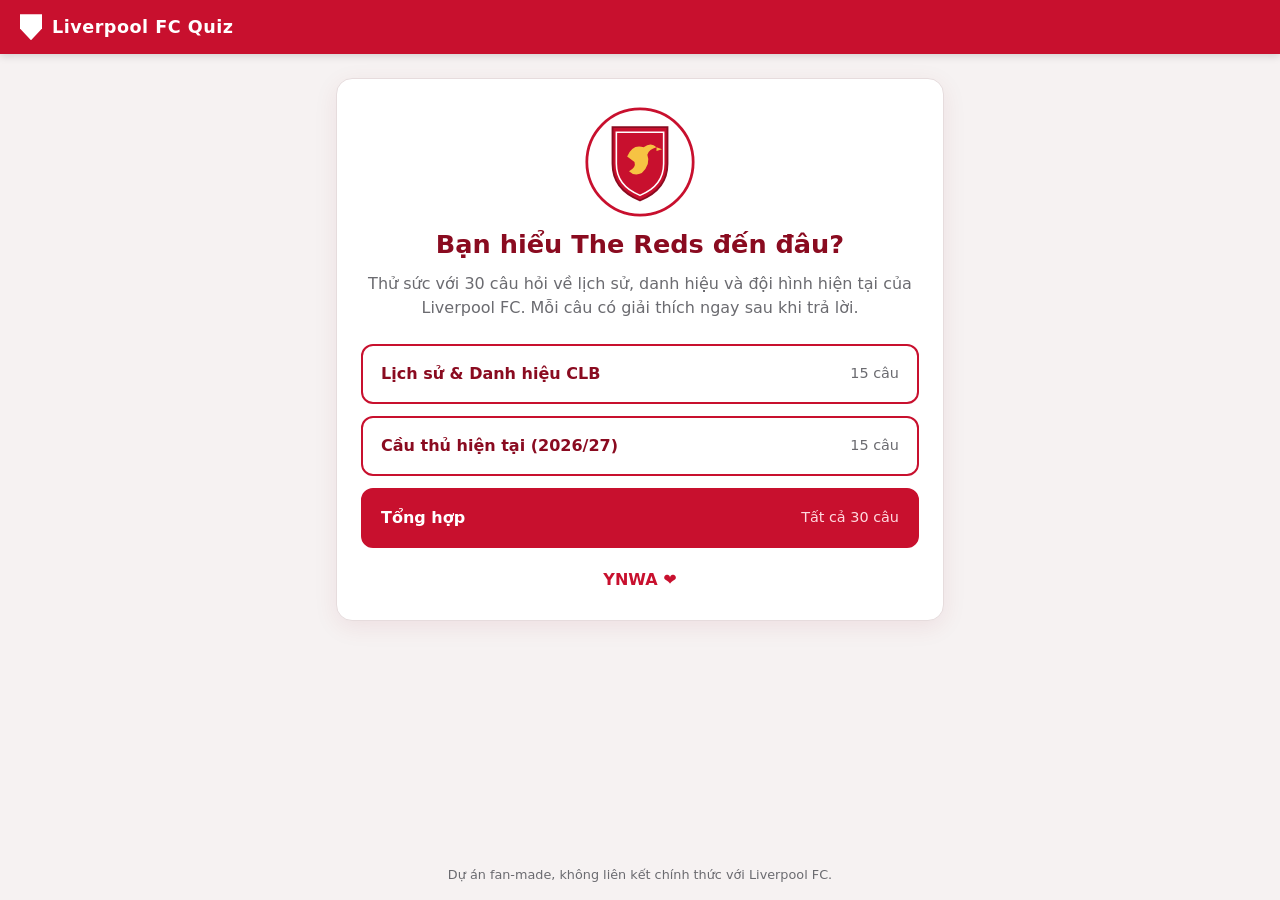
==== index.html @ 422f08ab "Add Liverpool FC interactive quiz website Vanilla HTML/CSS/JS quiz with 30 questions (history & 2026" ====
<!doctype html>
<html lang="vi">
<head>
  <meta charset="utf-8">
  <meta name="viewport" content="width=device-width, initial-scale=1">
  <title>Liverpool FC Quiz</title>
  <meta name="description" content="Quiz tương tác về lịch sử, danh hiệu và cầu thủ Liverpool FC.">
  <link rel="icon" href="data:image/svg+xml,<svg xmlns='http://www.w3.org/2000/svg' viewBox='0 0 100 100'><path d='M15 10h70v40q0 35-35 45Q15 85 15 50z' fill='%23C8102E'/></svg>">
  <link rel="stylesheet" href="style.css">
</head>
<body>
  <header class="topbar">
    <span class="topbar__crest" aria-hidden="true"></span>
    <span class="topbar__title">Liverpool FC Quiz</span>
  </header>

  <main class="container">
    <!-- Trang chủ -->
    <section id="screen-home" class="screen card">
      <div class="hero-icon" id="hero-icon"></div>
      <h1>Bạn hiểu The Reds đến đâu?</h1>
      <p class="lead">Thử sức với 30 câu hỏi về lịch sử, danh hiệu và đội hình hiện tại của Liverpool FC. Mỗi câu có giải thích ngay sau khi trả lời.</p>
      <div class="modes">
        <button class="mode-btn" data-mode="history">
          <strong>Lịch sử &amp; Danh hiệu CLB</strong>
          <span>15 câu</span>
        </button>
        <button class="mode-btn" data-mode="player">
          <strong>Cầu thủ hiện tại (2026/27)</strong>
          <span>15 câu</span>
        </button>
        <button class="mode-btn mode-btn--primary" data-mode="all">
          <strong>Tổng hợp</strong>
          <span>Tất cả 30 câu</span>
        </button>
      </div>
      <p class="footnote">YNWA ❤️</p>
    </section>

    <!-- Màn hình quiz -->
    <section id="screen-quiz" class="screen card" hidden>
      <div class="quiz-head">
        <span id="progress-text">Câu 1/30</span>
        <span id="score-text">Điểm: 0</span>
      </div>
      <div class="progress" role="progressbar" aria-valuemin="0" aria-valuemax="100">
        <div class="progress__bar" id="progress-bar"></div>
      </div>
      <div class="q-illustration" id="q-illustration"></div>
      <span class="q-tag" id="q-tag"></span>
      <h2 class="q-text" id="q-text"></h2>
      <div class="options" id="options"></div>
      <div class="feedback" id="feedback" hidden>
        <p class="feedback__verdict" id="feedback-verdict"></p>
        <p class="feedback__explain" id="feedback-explain"></p>
      </div>
      <div class="quiz-actions">
        <button class="link-btn" id="btn-quit">← Về trang chủ</button>
        <button class="btn" id="btn-next" hidden>Câu tiếp theo →</button>
      </div>
    </section>

    <!-- Màn hình kết quả -->
    <section id="screen-result" class="screen card" hidden>
      <div class="hero-icon" id="result-icon"></div>
      <h1>Kết quả</h1>
      <p class="score-big"><span id="result-score">0</span><small>/<span id="result-total">30</span></small></p>
      <p class="result-msg" id="result-msg"></p>
      <div class="stats">
        <div class="stat stat--ok"><strong id="result-correct">0</strong><span>Câu đúng</span></div>
        <div class="stat stat--bad"><strong id="result-wrong">0</strong><span>Câu sai</span></div>
      </div>
      <div class="result-actions">
        <button class="btn" id="btn-retry">Làm lại</button>
        <button class="btn btn--ghost" id="btn-home">Chọn chủ đề khác</button>
      </div>
    </section>
  </main>

  <footer class="site-footer">Dự án fan-made, không liên kết chính thức với Liverpool FC.</footer>

  <script src="questions.js"></script>
  <script src="icons.js"></script>
  <script src="app.js"></script>
</body>
</html>
---- style.css ----
:root {
  --red: #C8102E;
  --red-dark: #8A0B20;
  --red-soft: #FBE3E7;
  --ok: #1E8E4E;
  --ok-soft: #E3F5EA;
  --bad: #C8102E;
  --text: #1D1D1F;
  --muted: #6B6B70;
  --bg: #F6F2F2;
  --card: #FFFFFF;
  --border: #E6DCDD;
  --radius: 16px;
}

* { box-sizing: border-box; }

body {
  margin: 0;
  font-family: "Segoe UI", system-ui, -apple-system, Roboto, "Helvetica Neue", Arial, sans-serif;
  color: var(--text);
  background: var(--bg);
  line-height: 1.5;
  min-height: 100vh;
  display: flex;
  flex-direction: column;
}

button { font: inherit; cursor: pointer; }

.topbar {
  background: var(--red);
  color: #fff;
  display: flex;
  align-items: center;
  gap: 10px;
  padding: 14px 20px;
  box-shadow: 0 2px 8px rgba(0,0,0,.15);
}
.topbar__crest {
  width: 22px; height: 26px;
  background: #fff;
  clip-path: polygon(0 0, 100% 0, 100% 55%, 50% 100%, 0 55%);
}
.topbar__title { font-weight: 800; letter-spacing: .5px; font-size: 1.1rem; }

.container {
  width: 100%;
  max-width: 640px;
  margin: 0 auto;
  padding: 24px 16px 40px;
  flex: 1;
}

.card {
  background: var(--card);
  border: 1px solid var(--border);
  border-radius: var(--radius);
  box-shadow: 0 6px 24px rgba(138, 11, 32, .08);
  padding: 28px 24px;
}

.screen { animation: fade .25s ease; }
@keyframes fade { from { opacity: 0; transform: translateY(6px); } to { opacity: 1; transform: none; } }

h1 { margin: 8px 0 8px; font-size: 1.6rem; text-align: center; color: var(--red-dark); }
.lead { text-align: center; color: var(--muted); margin: 0 0 24px; }
.footnote { text-align: center; color: var(--red); font-weight: 700; margin: 20px 0 0; }

.hero-icon { width: 110px; margin: 0 auto; }
.hero-icon svg { width: 100%; height: auto; display: block; }

.modes { display: grid; gap: 12px; }
.mode-btn {
  display: flex; justify-content: space-between; align-items: center; gap: 12px;
  text-align: left;
  padding: 16px 18px;
  border: 2px solid var(--red);
  background: #fff;
  color: var(--red-dark);
  border-radius: 12px;
  transition: background .15s, transform .1s;
}
.mode-btn span { font-size: .9rem; color: var(--muted); white-space: nowrap; }
.mode-btn:hover { background: var(--red-soft); }
.mode-btn:active { transform: scale(.98); }
.mode-btn--primary { background: var(--red); color: #fff; }
.mode-btn--primary span { color: #FFD9DF; }
.mode-btn--primary:hover { background: var(--red-dark); }

/* Quiz */
.quiz-head { display: flex; justify-content: space-between; font-weight: 600; font-size: .95rem; color: var(--muted); }
.progress { height: 8px; background: var(--red-soft); border-radius: 99px; margin: 8px 0 20px; overflow: hidden; }
.progress__bar { height: 100%; width: 0; background: var(--red); border-radius: 99px; transition: width .3s ease; }

.q-illustration { width: 120px; margin: 0 auto 10px; }
.q-illustration svg { width: 100%; height: auto; display: block; }

.q-tag {
  display: table; margin: 0 auto 6px;
  font-size: .75rem; font-weight: 700; letter-spacing: .5px; text-transform: uppercase;
  color: var(--red); background: var(--red-soft);
  padding: 3px 10px; border-radius: 99px;
}
.q-text { font-size: 1.2rem; text-align: center; margin: 4px 0 20px; }

.options { display: grid; gap: 10px; }
.option {
  display: flex; align-items: center; gap: 12px;
  width: 100%;
  text-align: left;
  padding: 14px 16px;
  border: 2px solid var(--border);
  border-radius: 12px;
  background: #fff;
  color: var(--text);
  transition: border-color .15s, background .15s;
}
.option__key {
  flex: none;
  width: 28px; height: 28px; border-radius: 50%;
  display: grid; place-items: center;
  background: var(--red-soft); color: var(--red-dark); font-weight: 800; font-size: .85rem;
}
.option:not(:disabled):hover { border-color: var(--red); background: #FFF7F8; }
.option:disabled { cursor: default; }
.option.is-correct { border-color: var(--ok); background: var(--ok-soft); }
.option.is-correct .option__key { background: var(--ok); color: #fff; }
.option.is-wrong { border-color: var(--bad); background: var(--red-soft); }
.option.is-wrong .option__key { background: var(--bad); color: #fff; }
.option.is-dim { opacity: .55; }

.feedback {
  margin-top: 16px; padding: 14px 16px;
  border-radius: 12px; border-left: 5px solid var(--ok); background: var(--ok-soft);
}
.feedback.is-wrong { border-left-color: var(--bad); background: var(--red-soft); }
.feedback__verdict { margin: 0 0 4px; font-weight: 800; }
.feedback__explain { margin: 0; font-size: .95rem; }

.quiz-actions { display: flex; justify-content: space-between; align-items: center; margin-top: 20px; gap: 12px; }

.btn {
  padding: 12px 22px; border: 2px solid var(--red); border-radius: 12px;
  background: var(--red); color: #fff; font-weight: 700;
  transition: background .15s;
}
.btn:hover { background: var(--red-dark); border-color: var(--red-dark); }
.btn--ghost { background: #fff; color: var(--red); }
.btn--ghost:hover { background: var(--red-soft); color: var(--red-dark); }
.link-btn { background: none; border: 0; color: var(--muted); padding: 8px 0; }
.link-btn:hover { color: var(--red); }

/* Kết quả */
.score-big { text-align: center; font-size: 3.4rem; font-weight: 900; color: var(--red); margin: 0; line-height: 1.1; }
.score-big small { font-size: 1.6rem; color: var(--muted); }
.result-msg { text-align: center; color: var(--muted); margin: 6px 0 20px; }
.stats { display: grid; grid-template-columns: 1fr 1fr; gap: 12px; }
.stat { border-radius: 12px; padding: 14px; text-align: center; }
.stat strong { display: block; font-size: 1.8rem; }
.stat span { font-size: .9rem; color: var(--muted); }
.stat--ok { background: var(--ok-soft); color: var(--ok); }
.stat--bad { background: var(--red-soft); color: var(--bad); }
.result-actions { display: grid; gap: 10px; margin-top: 22px; }

.site-footer { text-align: center; font-size: .8rem; color: var(--muted); padding: 16px; }

@media (max-width: 480px) {
  .card { padding: 22px 16px; }
  h1 { font-size: 1.35rem; }
  .q-text { font-size: 1.05rem; }
  .mode-btn { flex-direction: column; align-items: flex-start; gap: 2px; }
  .quiz-actions { flex-direction: column-reverse; align-items: stretch; }
  .btn { width: 100%; }
}
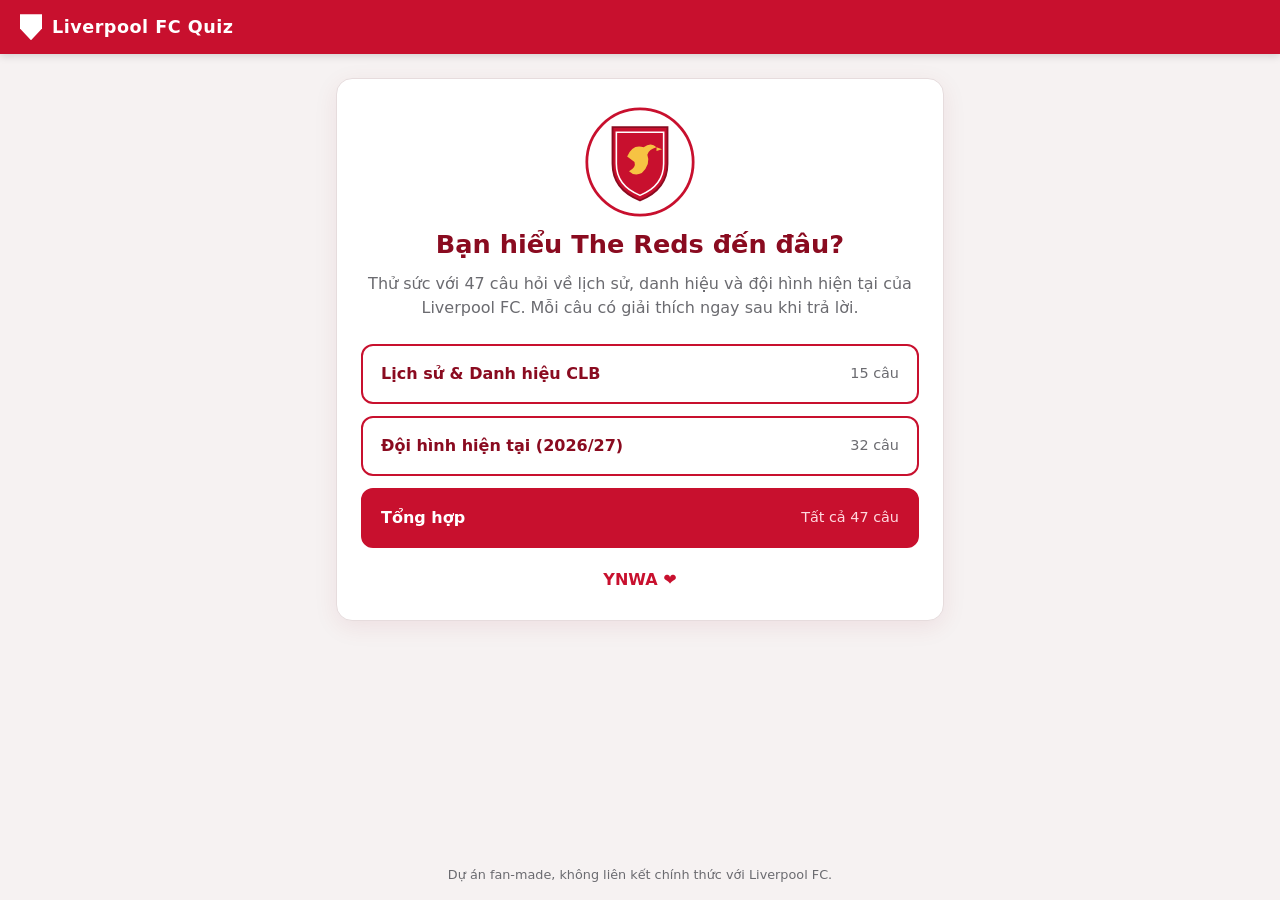
==== commit 5010fe45: "Add full 2026/27 squad questions and show playing position Adds 17 more player questions so every fi" ====
--- a/index.html
+++ b/index.html
@@ -19,19 +19,19 @@
     <section id="screen-home" class="screen card">
       <div class="hero-icon" id="hero-icon"></div>
       <h1>Bạn hiểu The Reds đến đâu?</h1>
-      <p class="lead">Thử sức với 30 câu hỏi về lịch sử, danh hiệu và đội hình hiện tại của Liverpool FC. Mỗi câu có giải thích ngay sau khi trả lời.</p>
+      <p class="lead">Thử sức với <span id="total-count">47</span> câu hỏi về lịch sử, danh hiệu và đội hình hiện tại của Liverpool FC. Mỗi câu có giải thích ngay sau khi trả lời.</p>
       <div class="modes">
         <button class="mode-btn" data-mode="history">
           <strong>Lịch sử &amp; Danh hiệu CLB</strong>
           <span>15 câu</span>
         </button>
         <button class="mode-btn" data-mode="player">
-          <strong>Cầu thủ hiện tại (2026/27)</strong>
-          <span>15 câu</span>
+          <strong>Đội hình hiện tại (2026/27)</strong>
+          <span>32 câu</span>
         </button>
         <button class="mode-btn mode-btn--primary" data-mode="all">
           <strong>Tổng hợp</strong>
-          <span>Tất cả 30 câu</span>
+          <span>Tất cả 47 câu</span>
         </button>
       </div>
       <p class="footnote">YNWA ❤️</p>
@@ -47,6 +47,7 @@
         <div class="progress__bar" id="progress-bar"></div>
       </div>
       <div class="q-illustration" id="q-illustration"></div>
+      <p class="q-position" id="q-position" hidden></p>
       <span class="q-tag" id="q-tag"></span>
       <h2 class="q-text" id="q-text"></h2>
       <div class="options" id="options"></div>
@@ -81,6 +82,7 @@
 
   <script src="questions.js"></script>
   <script src="icons.js"></script>
+  <script src="photos.js"></script>
   <script src="app.js"></script>
 </body>
 </html>
--- a/style.css
+++ b/style.css
@@ -96,6 +96,45 @@
 .q-illustration { width: 120px; margin: 0 auto 10px; }
 .q-illustration svg { width: 100%; height: auto; display: block; }
 
+.q-illustration.has-photo { width: 100%; }
+.photo-card { margin: 0; display: flex; flex-direction: column; align-items: center; animation: fade .3s ease; }
+.photo-card__frame {
+  position: relative;
+  width: 150px; aspect-ratio: 4 / 5;
+  border: 3px solid var(--red); border-radius: 14px;
+  background: var(--red-soft);
+}
+.photo-card__frame--gk { border-color: #1E7F4F; }
+.photo-card__frame img {
+  width: 100%; height: 100%; display: block;
+  object-fit: cover; object-position: 50% 15%;
+  border-radius: 11px;
+}
+.photo-card__num {
+  position: absolute; left: -10px; bottom: -10px;
+  min-width: 40px; height: 40px; padding: 0 6px;
+  display: grid; place-items: center;
+  background: var(--red); color: #fff; border: 2px solid #fff; border-radius: 10px;
+  font: 900 1.2rem/1 "Arial Black", Arial, sans-serif;
+  box-shadow: 0 2px 6px rgba(0,0,0,.2);
+}
+.photo-card__frame--gk .photo-card__num { background: #1E7F4F; }
+.photo-card__pos { position: absolute; right: -10px; bottom: -10px; width: 34px; height: 34px; }
+.photo-card__pos svg { width: 100%; height: 100%; display: block; }
+.photo-card figcaption {
+  margin-top: 16px; max-width: 280px;
+  font-size: .7rem; line-height: 1.3; color: var(--muted); text-align: center;
+  overflow-wrap: anywhere;
+}
+.photo-card figcaption a { color: var(--muted); }
+
+.q-position {
+  display: flex; align-items: center; justify-content: center; gap: 8px;
+  margin: 2px auto 10px; font-size: .95rem; color: var(--text);
+}
+.q-position svg { width: 24px; height: 24px; flex: none; }
+.q-position strong { color: var(--red-dark); }
+
 .q-tag {
   display: table; margin: 0 auto 6px;
   font-size: .75rem; font-weight: 700; letter-spacing: .5px; text-transform: uppercase;
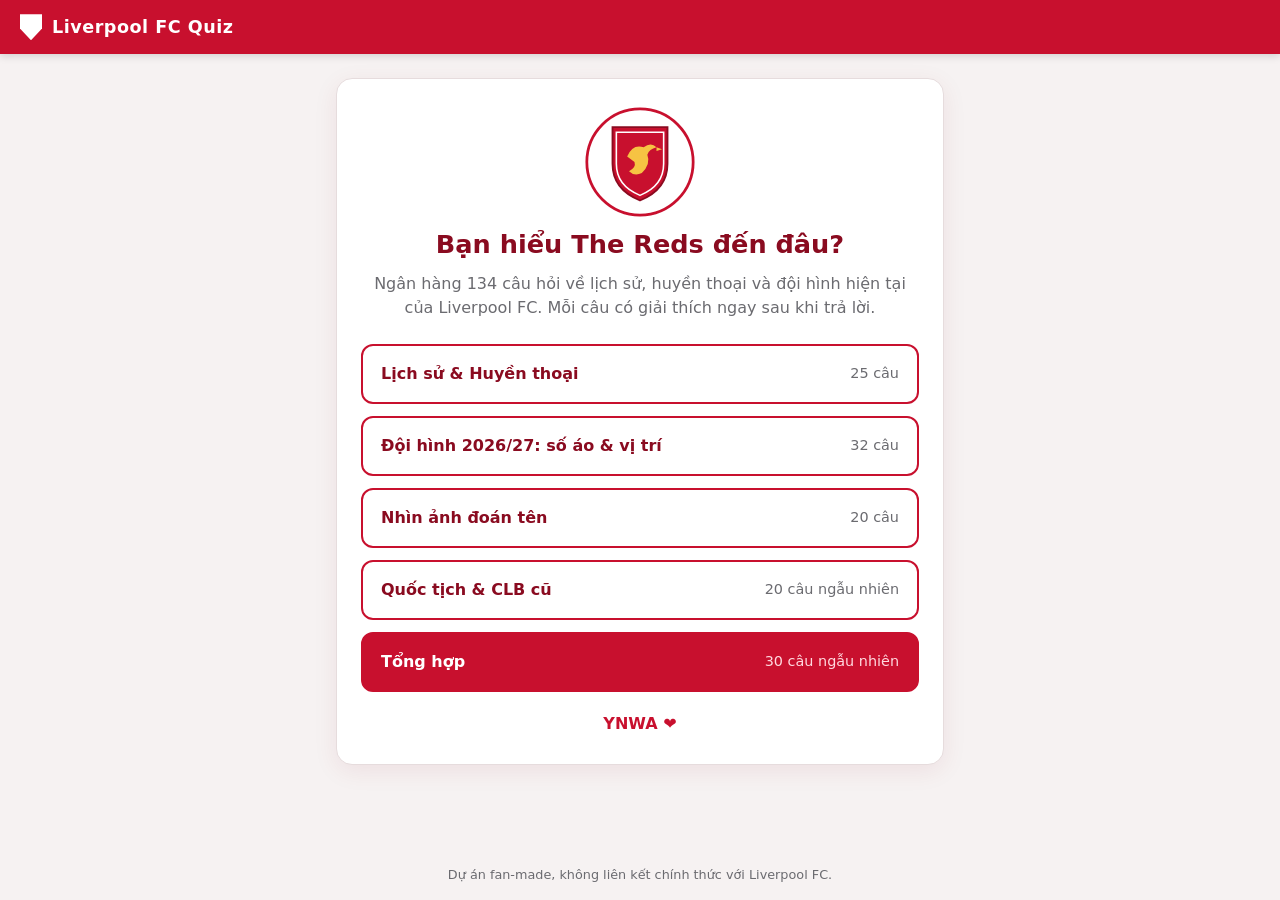
==== commit 6067fbeb: "Add photo-guess, nationality, previous-club and legends questions - players.js holds the 2026/27 squ" ====
--- a/index.html
+++ b/index.html
@@ -19,19 +19,27 @@
     <section id="screen-home" class="screen card">
       <div class="hero-icon" id="hero-icon"></div>
       <h1>Bạn hiểu The Reds đến đâu?</h1>
-      <p class="lead">Thử sức với <span id="total-count">47</span> câu hỏi về lịch sử, danh hiệu và đội hình hiện tại của Liverpool FC. Mỗi câu có giải thích ngay sau khi trả lời.</p>
+      <p class="lead">Ngân hàng <span id="total-count">150</span> câu hỏi về lịch sử, huyền thoại và đội hình hiện tại của Liverpool FC. Mỗi câu có giải thích ngay sau khi trả lời.</p>
       <div class="modes">
         <button class="mode-btn" data-mode="history">
-          <strong>Lịch sử &amp; Danh hiệu CLB</strong>
-          <span>15 câu</span>
+          <strong>Lịch sử &amp; Huyền thoại</strong>
+          <span>25 câu</span>
         </button>
         <button class="mode-btn" data-mode="player">
-          <strong>Đội hình hiện tại (2026/27)</strong>
+          <strong>Đội hình 2026/27: số áo &amp; vị trí</strong>
           <span>32 câu</span>
+        </button>
+        <button class="mode-btn" data-mode="photo">
+          <strong>Nhìn ảnh đoán tên</strong>
+          <span>20 câu</span>
+        </button>
+        <button class="mode-btn" data-mode="origin">
+          <strong>Quốc tịch &amp; CLB cũ</strong>
+          <span>20 câu ngẫu nhiên</span>
         </button>
         <button class="mode-btn mode-btn--primary" data-mode="all">
           <strong>Tổng hợp</strong>
-          <span>Tất cả 47 câu</span>
+          <span>30 câu ngẫu nhiên</span>
         </button>
       </div>
       <p class="footnote">YNWA ❤️</p>
@@ -83,6 +91,7 @@
   <script src="questions.js"></script>
   <script src="icons.js"></script>
   <script src="photos.js"></script>
+  <script src="players.js"></script>
   <script src="app.js"></script>
 </body>
 </html>
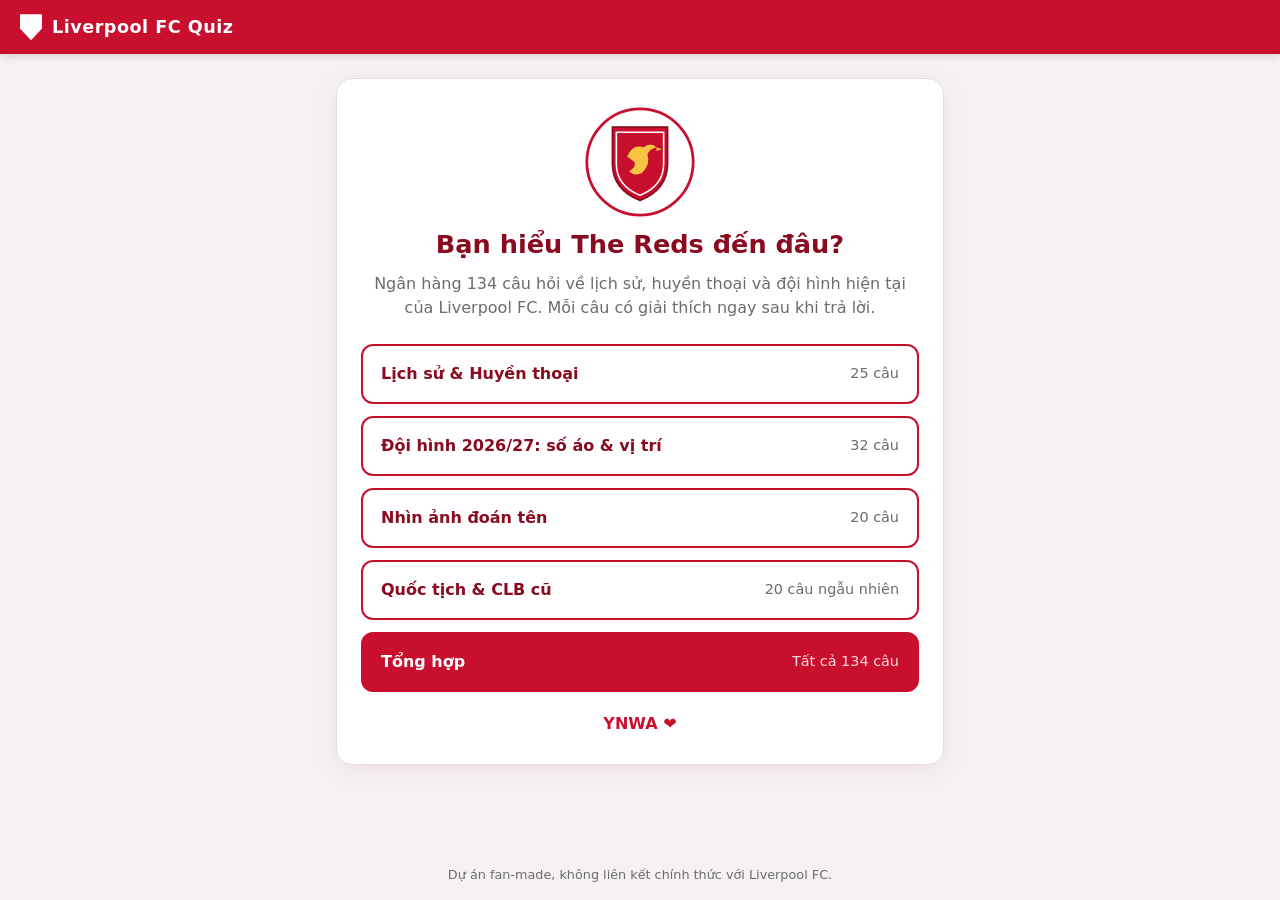
==== commit 1aa7a084: "Make 'Tổng hợp' play every question from all topics Co-Authored-By: Claude Opus 5.5 <noreply@anthrop" ====
--- a/index.html
+++ b/index.html
@@ -39,7 +39,7 @@
         </button>
         <button class="mode-btn mode-btn--primary" data-mode="all">
           <strong>Tổng hợp</strong>
-          <span>30 câu ngẫu nhiên</span>
+          <span>Tất cả 134 câu</span>
         </button>
       </div>
       <p class="footnote">YNWA ❤️</p>
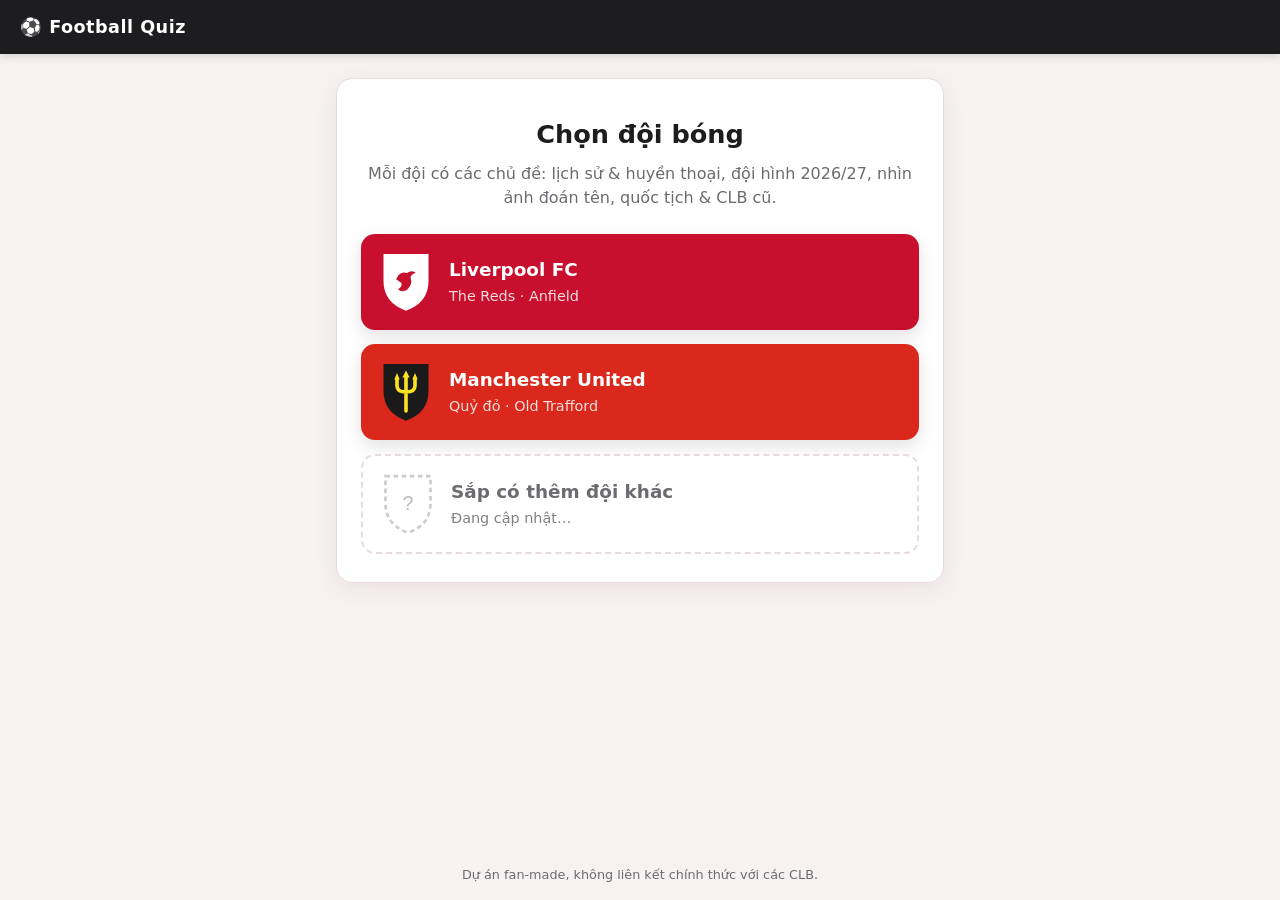
==== commit ec84c63c: "Turn the site into a multi-team quiz and add Manchester United - Move shared code to shared/ and Liv" ====
--- a/index.html
+++ b/index.html
@@ -3,95 +3,52 @@
 <head>
   <meta charset="utf-8">
   <meta name="viewport" content="width=device-width, initial-scale=1">
-  <title>Liverpool FC Quiz</title>
-  <meta name="description" content="Quiz tương tác về lịch sử, danh hiệu và cầu thủ Liverpool FC.">
-  <link rel="icon" href="data:image/svg+xml,<svg xmlns='http://www.w3.org/2000/svg' viewBox='0 0 100 100'><path d='M15 10h70v40q0 35-35 45Q15 85 15 50z' fill='%23C8102E'/></svg>">
-  <link rel="stylesheet" href="style.css">
+  <title>Football Quiz</title>
+  <meta name="description" content="Quiz bóng đá tương tác: chọn đội bóng và thử sức với lịch sử, huyền thoại, đội hình hiện tại.">
+  <link rel="icon" href="data:image/svg+xml,<svg xmlns='http://www.w3.org/2000/svg' viewBox='0 0 100 100'><circle cx='50' cy='50' r='45' fill='%23fff' stroke='%23222' stroke-width='6'/><path d='M50 25l15 11-6 18H41l-6-18z' fill='%23222'/></svg>">
+  <link rel="stylesheet" href="shared/style.css">
+  <style>
+    :root { --topbar: #1D1D1F; }
+    .teams { display: grid; gap: 14px; margin-top: 8px; }
+    .team-card {
+      display: flex; align-items: center; gap: 16px;
+      padding: 16px 18px; border-radius: 14px; text-decoration: none; color: #fff;
+      background: var(--team); box-shadow: 0 6px 18px rgba(0,0,0,.12);
+      transition: transform .12s, box-shadow .12s;
+    }
+    .team-card:hover { transform: translateY(-2px); box-shadow: 0 10px 24px rgba(0,0,0,.18); }
+    .team-card svg { width: 54px; height: 64px; flex: none; }
+    .team-card strong { display: block; font-size: 1.15rem; }
+    .team-card span { font-size: .9rem; opacity: .85; }
+    .team-card--soon { background: #fff; color: var(--muted); border: 2px dashed var(--border); box-shadow: none; pointer-events: none; }
+  </style>
 </head>
 <body>
   <header class="topbar">
-    <span class="topbar__crest" aria-hidden="true"></span>
-    <span class="topbar__title">Liverpool FC Quiz</span>
+    <span class="topbar__title">⚽ Football Quiz</span>
   </header>
 
   <main class="container">
-    <!-- Trang chủ -->
-    <section id="screen-home" class="screen card">
-      <div class="hero-icon" id="hero-icon"></div>
-      <h1>Bạn hiểu The Reds đến đâu?</h1>
-      <p class="lead">Ngân hàng <span id="total-count">150</span> câu hỏi về lịch sử, huyền thoại và đội hình hiện tại của Liverpool FC. Mỗi câu có giải thích ngay sau khi trả lời.</p>
-      <div class="modes">
-        <button class="mode-btn" data-mode="history">
-          <strong>Lịch sử &amp; Huyền thoại</strong>
-          <span>25 câu</span>
-        </button>
-        <button class="mode-btn" data-mode="player">
-          <strong>Đội hình 2026/27: số áo &amp; vị trí</strong>
-          <span>32 câu</span>
-        </button>
-        <button class="mode-btn" data-mode="photo">
-          <strong>Nhìn ảnh đoán tên</strong>
-          <span>20 câu</span>
-        </button>
-        <button class="mode-btn" data-mode="origin">
-          <strong>Quốc tịch &amp; CLB cũ</strong>
-          <span>20 câu ngẫu nhiên</span>
-        </button>
-        <button class="mode-btn mode-btn--primary" data-mode="all">
-          <strong>Tổng hợp</strong>
-          <span>Tất cả 134 câu</span>
-        </button>
-      </div>
-      <p class="footnote">YNWA ❤️</p>
-    </section>
-
-    <!-- Màn hình quiz -->
-    <section id="screen-quiz" class="screen card" hidden>
-      <div class="quiz-head">
-        <span id="progress-text">Câu 1/30</span>
-        <span id="score-text">Điểm: 0</span>
-      </div>
-      <div class="progress" role="progressbar" aria-valuemin="0" aria-valuemax="100">
-        <div class="progress__bar" id="progress-bar"></div>
-      </div>
-      <div class="q-illustration" id="q-illustration"></div>
-      <p class="q-position" id="q-position" hidden></p>
-      <span class="q-tag" id="q-tag"></span>
-      <h2 class="q-text" id="q-text"></h2>
-      <div class="options" id="options"></div>
-      <div class="feedback" id="feedback" hidden>
-        <p class="feedback__verdict" id="feedback-verdict"></p>
-        <p class="feedback__explain" id="feedback-explain"></p>
-      </div>
-      <div class="quiz-actions">
-        <button class="link-btn" id="btn-quit">← Về trang chủ</button>
-        <button class="btn" id="btn-next" hidden>Câu tiếp theo →</button>
-      </div>
-    </section>
-
-    <!-- Màn hình kết quả -->
-    <section id="screen-result" class="screen card" hidden>
-      <div class="hero-icon" id="result-icon"></div>
-      <h1>Kết quả</h1>
-      <p class="score-big"><span id="result-score">0</span><small>/<span id="result-total">30</span></small></p>
-      <p class="result-msg" id="result-msg"></p>
-      <div class="stats">
-        <div class="stat stat--ok"><strong id="result-correct">0</strong><span>Câu đúng</span></div>
-        <div class="stat stat--bad"><strong id="result-wrong">0</strong><span>Câu sai</span></div>
-      </div>
-      <div class="result-actions">
-        <button class="btn" id="btn-retry">Làm lại</button>
-        <button class="btn btn--ghost" id="btn-home">Chọn chủ đề khác</button>
+    <section class="card">
+      <h1 style="color: var(--text)">Chọn đội bóng</h1>
+      <p class="lead">Mỗi đội có các chủ đề: lịch sử &amp; huyền thoại, đội hình 2026/27, nhìn ảnh đoán tên, quốc tịch &amp; CLB cũ.</p>
+      <div class="teams">
+        <a class="team-card" href="liverpool/" style="--team: #C8102E">
+          <svg viewBox="0 0 60 70" aria-hidden="true"><path d="M5 4h50v30q0 24-25 33Q5 58 5 34z" fill="#fff"/><path d="M19 32q4-10 12-7 6-4 10 0-5 1-6 5 3 7-4 14-6 3-10-1 5-3 4-7z" fill="#C8102E"/></svg>
+          <div><strong>Liverpool FC</strong><span>The Reds · Anfield</span></div>
+        </a>
+        <a class="team-card" href="manutd/" style="--team: #DA291C">
+          <svg viewBox="0 0 60 70" aria-hidden="true"><path d="M5 4h50v30q0 24-25 33Q5 58 5 34z" fill="#1A1A1A"/><path d="M30 18v38M20 20v8q0 7 10 7t10-7v-8" fill="none" stroke="#FBE122" stroke-width="4" stroke-linecap="round"/><path d="M20 14l-3 7h6zM30 11l-4 8h8zM40 14l-3 7h6z" fill="#FBE122"/></svg>
+          <div><strong>Manchester United</strong><span>Quỷ đỏ · Old Trafford</span></div>
+        </a>
+        <div class="team-card team-card--soon">
+          <svg viewBox="0 0 60 70" aria-hidden="true"><path d="M5 4h50v30q0 24-25 33Q5 58 5 34z" fill="none" stroke="#ccc" stroke-width="3" stroke-dasharray="5 4"/><text x="30" y="42" text-anchor="middle" font-size="22" fill="#bbb" font-family="sans-serif">?</text></svg>
+          <div><strong>Sắp có thêm đội khác</strong><span>Đang cập nhật…</span></div>
+        </div>
       </div>
     </section>
   </main>
 
-  <footer class="site-footer">Dự án fan-made, không liên kết chính thức với Liverpool FC.</footer>
-
-  <script src="questions.js"></script>
-  <script src="icons.js"></script>
-  <script src="photos.js"></script>
-  <script src="players.js"></script>
-  <script src="app.js"></script>
+  <footer class="site-footer">Dự án fan-made, không liên kết chính thức với các CLB.</footer>
 </body>
 </html>
--- a/shared/style.css
+++ b/shared/style.css
@@ -0,0 +1,218 @@
+:root {
+  --red: #C8102E;
+  --red-dark: #8A0B20;
+  --red-soft: #FBE3E7;
+  --ok: #1E8E4E;
+  --ok-soft: #E3F5EA;
+  --bad: #C8102E;
+  --text: #1D1D1F;
+  --muted: #6B6B70;
+  --bg: #F6F2F2;
+  --card: #FFFFFF;
+  --border: #E6DCDD;
+  --radius: 16px;
+  --topbar: var(--red);
+}
+
+* { box-sizing: border-box; }
+
+body {
+  margin: 0;
+  font-family: "Segoe UI", system-ui, -apple-system, Roboto, "Helvetica Neue", Arial, sans-serif;
+  color: var(--text);
+  background: var(--bg);
+  line-height: 1.5;
+  min-height: 100vh;
+  display: flex;
+  flex-direction: column;
+}
+
+button { font: inherit; cursor: pointer; }
+
+.topbar {
+  background: var(--topbar);
+  color: #fff;
+  display: flex;
+  align-items: center;
+  gap: 10px;
+  padding: 14px 20px;
+  box-shadow: 0 2px 8px rgba(0,0,0,.15);
+}
+.topbar__crest {
+  width: 22px; height: 26px;
+  background: #fff;
+  clip-path: polygon(0 0, 100% 0, 100% 55%, 50% 100%, 0 55%);
+}
+.topbar__back { color: #fff; text-decoration: none; font-size: 1.2rem; line-height: 1; padding: 0 4px 2px 0; opacity: .85; }
+.topbar__back:hover { opacity: 1; }
+.topbar__title { font-weight: 800; letter-spacing: .5px; font-size: 1.1rem; }
+
+.container {
+  width: 100%;
+  max-width: 640px;
+  margin: 0 auto;
+  padding: 24px 16px 40px;
+  flex: 1;
+}
+
+.card {
+  background: var(--card);
+  border: 1px solid var(--border);
+  border-radius: var(--radius);
+  box-shadow: 0 6px 24px rgba(138, 11, 32, .08);
+  padding: 28px 24px;
+}
+
+.screen { animation: fade .25s ease; }
+@keyframes fade { from { opacity: 0; transform: translateY(6px); } to { opacity: 1; transform: none; } }
+
+h1 { margin: 8px 0 8px; font-size: 1.6rem; text-align: center; color: var(--red-dark); }
+.lead { text-align: center; color: var(--muted); margin: 0 0 24px; }
+.footnote { text-align: center; color: var(--red); font-weight: 700; margin: 20px 0 0; }
+
+.hero-icon { width: 110px; margin: 0 auto; }
+.hero-icon svg { width: 100%; height: auto; display: block; }
+
+.modes { display: grid; gap: 12px; }
+.mode-btn {
+  display: flex; justify-content: space-between; align-items: center; gap: 12px;
+  text-align: left;
+  padding: 16px 18px;
+  border: 2px solid var(--red);
+  background: #fff;
+  color: var(--red-dark);
+  border-radius: 12px;
+  transition: background .15s, transform .1s;
+}
+.mode-btn[hidden] { display: none; }
+.mode-btn span { font-size: .9rem; color: var(--muted); white-space: nowrap; }
+.mode-btn:hover { background: var(--red-soft); }
+.mode-btn:active { transform: scale(.98); }
+.mode-btn--primary { background: var(--red); color: #fff; }
+.mode-btn--primary span { color: #FFD9DF; }
+.mode-btn--primary:hover { background: var(--red-dark); }
+
+/* Quiz */
+.quiz-head { display: flex; justify-content: space-between; font-weight: 600; font-size: .95rem; color: var(--muted); }
+.progress { height: 8px; background: var(--red-soft); border-radius: 99px; margin: 8px 0 20px; overflow: hidden; }
+.progress__bar { height: 100%; width: 0; background: var(--red); border-radius: 99px; transition: width .3s ease; }
+
+.q-illustration { width: 120px; margin: 0 auto 10px; }
+.q-illustration svg { width: 100%; height: auto; display: block; }
+
+.q-illustration.has-photo { width: 100%; }
+.photo-card { margin: 0; display: flex; flex-direction: column; align-items: center; animation: fade .3s ease; }
+.photo-card__frame {
+  position: relative;
+  width: 150px; aspect-ratio: 4 / 5;
+  border: 3px solid var(--red); border-radius: 14px;
+  background: var(--red-soft);
+}
+.photo-card__frame--gk { border-color: #1E7F4F; }
+.photo-card__frame img {
+  width: 100%; height: 100%; display: block;
+  object-fit: cover; object-position: 50% 15%;
+  border-radius: 11px;
+}
+.photo-card__num {
+  position: absolute; left: -10px; bottom: -10px;
+  min-width: 40px; height: 40px; padding: 0 6px;
+  display: grid; place-items: center;
+  background: var(--red); color: #fff; border: 2px solid #fff; border-radius: 10px;
+  font: 900 1.2rem/1 "Arial Black", Arial, sans-serif;
+  box-shadow: 0 2px 6px rgba(0,0,0,.2);
+}
+.photo-card__frame--gk .photo-card__num { background: #1E7F4F; }
+.photo-card__pos { position: absolute; right: -10px; bottom: -10px; width: 34px; height: 34px; }
+.photo-card__pos svg { width: 100%; height: 100%; display: block; }
+.photo-card figcaption {
+  margin-top: 16px; max-width: 280px;
+  font-size: .7rem; line-height: 1.3; color: var(--muted); text-align: center;
+  overflow-wrap: anywhere;
+}
+.photo-card figcaption a { color: var(--muted); }
+
+.q-position {
+  display: flex; align-items: center; justify-content: center; gap: 8px;
+  margin: 2px auto 10px; font-size: .95rem; color: var(--text);
+}
+.q-position svg { width: 24px; height: 24px; flex: none; }
+.q-position strong { color: var(--red-dark); }
+
+.q-tag {
+  display: table; margin: 0 auto 6px;
+  font-size: .75rem; font-weight: 700; letter-spacing: .5px; text-transform: uppercase;
+  color: var(--red); background: var(--red-soft);
+  padding: 3px 10px; border-radius: 99px;
+}
+.q-text { font-size: 1.2rem; text-align: center; margin: 4px 0 20px; }
+
+.options { display: grid; gap: 10px; }
+.option {
+  display: flex; align-items: center; gap: 12px;
+  width: 100%;
+  text-align: left;
+  padding: 14px 16px;
+  border: 2px solid var(--border);
+  border-radius: 12px;
+  background: #fff;
+  color: var(--text);
+  transition: border-color .15s, background .15s;
+}
+.option__key {
+  flex: none;
+  width: 28px; height: 28px; border-radius: 50%;
+  display: grid; place-items: center;
+  background: var(--red-soft); color: var(--red-dark); font-weight: 800; font-size: .85rem;
+}
+.option:not(:disabled):hover { border-color: var(--red); background: #FFF7F8; }
+.option:disabled { cursor: default; }
+.option.is-correct { border-color: var(--ok); background: var(--ok-soft); }
+.option.is-correct .option__key { background: var(--ok); color: #fff; }
+.option.is-wrong { border-color: var(--bad); background: var(--red-soft); }
+.option.is-wrong .option__key { background: var(--bad); color: #fff; }
+.option.is-dim { opacity: .55; }
+
+.feedback {
+  margin-top: 16px; padding: 14px 16px;
+  border-radius: 12px; border-left: 5px solid var(--ok); background: var(--ok-soft);
+}
+.feedback.is-wrong { border-left-color: var(--bad); background: var(--red-soft); }
+.feedback__verdict { margin: 0 0 4px; font-weight: 800; }
+.feedback__explain { margin: 0; font-size: .95rem; }
+
+.quiz-actions { display: flex; justify-content: space-between; align-items: center; margin-top: 20px; gap: 12px; }
+
+.btn {
+  padding: 12px 22px; border: 2px solid var(--red); border-radius: 12px;
+  background: var(--red); color: #fff; font-weight: 700;
+  transition: background .15s;
+}
+.btn:hover { background: var(--red-dark); border-color: var(--red-dark); }
+.btn--ghost { background: #fff; color: var(--red); }
+.btn--ghost:hover { background: var(--red-soft); color: var(--red-dark); }
+.link-btn { background: none; border: 0; color: var(--muted); padding: 8px 0; }
+.link-btn:hover { color: var(--red); }
+
+/* Kết quả */
+.score-big { text-align: center; font-size: 3.4rem; font-weight: 900; color: var(--red); margin: 0; line-height: 1.1; }
+.score-big small { font-size: 1.6rem; color: var(--muted); }
+.result-msg { text-align: center; color: var(--muted); margin: 6px 0 20px; }
+.stats { display: grid; grid-template-columns: 1fr 1fr; gap: 12px; }
+.stat { border-radius: 12px; padding: 14px; text-align: center; }
+.stat strong { display: block; font-size: 1.8rem; }
+.stat span { font-size: .9rem; color: var(--muted); }
+.stat--ok { background: var(--ok-soft); color: var(--ok); }
+.stat--bad { background: var(--red-soft); color: var(--bad); }
+.result-actions { display: grid; gap: 10px; margin-top: 22px; }
+
+.site-footer { text-align: center; font-size: .8rem; color: var(--muted); padding: 16px; }
+
+@media (max-width: 480px) {
+  .card { padding: 22px 16px; }
+  h1 { font-size: 1.35rem; }
+  .q-text { font-size: 1.05rem; }
+  .mode-btn { flex-direction: column; align-items: flex-start; gap: 2px; }
+  .quiz-actions { flex-direction: column-reverse; align-items: stretch; }
+  .btn { width: 100%; }
+}
